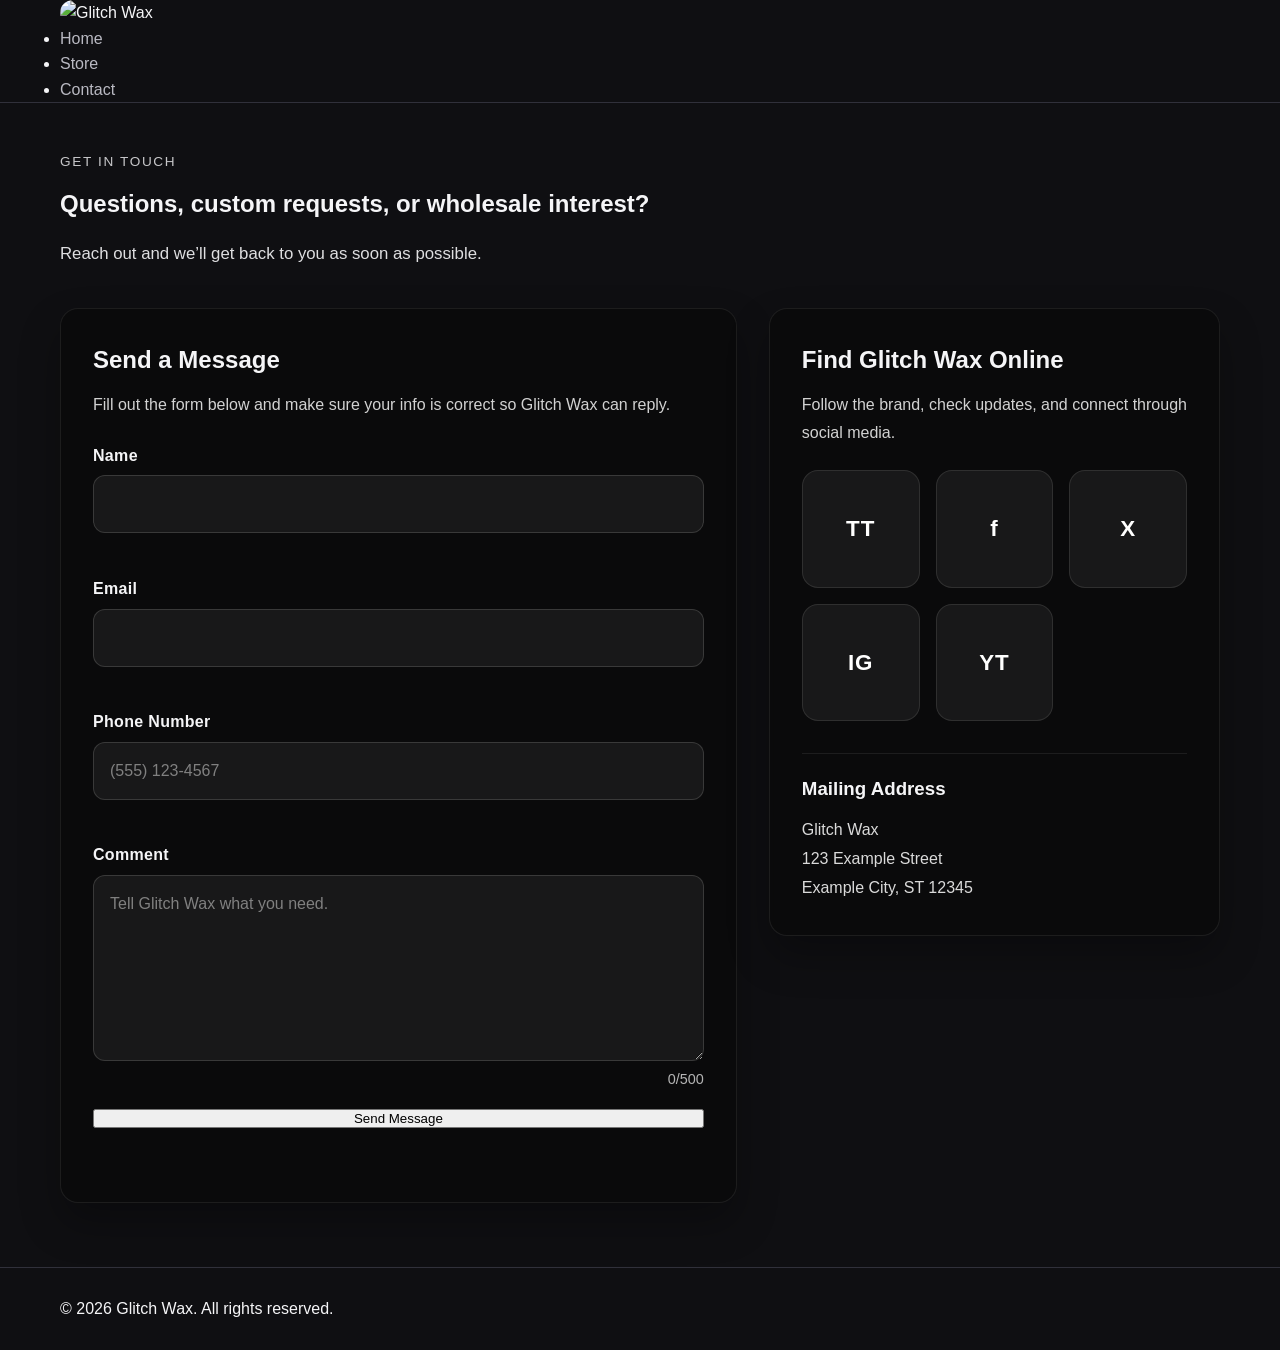
==== contact.html @ 55e3b618 "Add files via upload" ====
<!--
CONTACT PAGE HTML
THIS PAGE ALLOWS USERS TO SUBMIT QUESTIONS, COMMENTS, AND CONCERNS TO THE TEAM
IT ALSO HAS LINKS TO EACH SOCIAL MEDIA OUTLET, AND A MAILING ADDRESS FOR RETURNS OR OTHER COMMUNICATIONS
-->
<!DOCTYPE html>
<html lang="en">
<head>
    <meta charset="UTF-8" />
    <meta name="viewport" content="width=device-width, initial-scale=1.0" />
    <title>Contact | Glitch Wax</title>
    <link rel="stylesheet" href="styles.css" />
</head>
<body>
    <div class="page-watermark" aria-hidden="true">
        <img src="images/glitch-wax-logo-main.png" alt="" />
    </div>

    <header class="site-header">
        <div class="container nav-container">
            <a href="index.html" class="nav-logo-link" aria-label="Glitch Wax Home">
                <span class="nav-logo-wrap">
                    <img src="images/glitch-wax-logo-text.png" alt="Glitch Wax" class="nav-logo" />
                </span>
            </a>

            <nav class="site-nav" aria-label="Main Navigation">
                <ul class="nav-list">
                    <li><a href="index.html" class="nav-link">Home</a></li>
                    <li><a href="store.html" class="nav-link">Store</a></li>
                    <li><a href="contact.html" class="nav-link active">Contact</a></li>
                </ul>
            </nav>
        </div>
    </header>

    <main>
        <section class="contact-hero section">
            <div class="container">
                <p class="section-eyebrow">Get in Touch</p>
                <h1>Questions, custom requests, or wholesale interest?</h1>
                <p class="section-intro">
                    Reach out and we’ll get back to you as soon as possible.
                </p>
            </div>
        </section>

        <section class="contact-section section">
            <div class="container contact-grid">
                <div class="contact-form-card">
                    <h2>Send a Message</h2>
                    <p class="contact-card-intro">
                        Fill out the form below and make sure your info is correct so Glitch Wax can reply.
                    </p>

                    <form id="contactForm" class="contact-form" novalidate>
                        <div class="form-row">
                            <label for="name">Name</label>
                            <input
                                type="text"
                                id="name"
                                name="name"
                                maxlength="60"
                                autocomplete="name"
                                required
                            />
                            <p class="field-message" id="nameMessage"></p>
                        </div>

                        <div class="form-row">
                            <label for="email">Email</label>
                            <input
                                type="email"
                                id="email"
                                name="email"
                                maxlength="120"
                                autocomplete="email"
                                inputmode="email"
                                required
                            />
                            <p class="field-message" id="emailMessage"></p>
                        </div>

                        <div class="form-row">
                            <label for="phone">Phone Number</label>
                            <input
                                type="tel"
                                id="phone"
                                name="phone"
                                maxlength="18"
                                autocomplete="tel"
                                inputmode="tel"
                                placeholder="(555) 123-4567"
                                required
                            />
                            <p class="field-message" id="phoneMessage"></p>
                        </div>

                        <div class="form-row">
                            <label for="comment">Comment</label>
                            <textarea
                                id="comment"
                                name="comment"
                                rows="6"
                                maxlength="500"
                                required
                                placeholder="Tell Glitch Wax what you need."
                            ></textarea>
                            <div class="comment-meta">
                                <p class="field-message" id="commentMessage"></p>
                                <p class="char-counter"><span id="commentCount">0</span>/500</p>
                            </div>
                        </div>

                        <button type="submit" class="primary-button">Send Message</button>

                        <p id="formStatus" class="form-status" aria-live="polite"></p>
                    </form>
                </div>

                <aside class="contact-info-card">
                    <h2>Find Glitch Wax Online</h2>
                    <p class="contact-card-intro">
                        Follow the brand, check updates, and connect through social media.
                    </p>

                    <div class="social-grid">
                        <a href="https://www.tiktok.com/" target="_blank" rel="noopener noreferrer" class="social-card" aria-label="TikTok">
                            <span class="social-icon">TT</span>
                            <span class="sr-only">TikTok</span>
                        </a>

                        <a href="https://www.facebook.com/" target="_blank" rel="noopener noreferrer" class="social-card" aria-label="Facebook">
                            <span class="social-icon">f</span>
                            <span class="sr-only">Facebook</span>
                        </a>

                        <a href="https://x.com/" target="_blank" rel="noopener noreferrer" class="social-card" aria-label="X">
                            <span class="social-icon">X</span>
                            <span class="sr-only">X</span>
                        </a>

                        <a href="https://www.instagram.com/" target="_blank" rel="noopener noreferrer" class="social-card" aria-label="Instagram">
                            <span class="social-icon">IG</span>
                            <span class="sr-only">Instagram</span>
                        </a>

                        <a href="https://www.youtube.com/" target="_blank" rel="noopener noreferrer" class="social-card" aria-label="YouTube">
                            <span class="social-icon">YT</span>
                            <span class="sr-only">YouTube</span>
                        </a>
                    </div>

                    <div class="mailing-address-block">
                        <h3>Mailing Address</h3>
                        <address>
                            Glitch Wax<br />
                            123 Example Street<br />
                            Example City, ST 12345
                        </address>
                    </div>
                </aside>
            </div>
        </section>
    </main>

    <footer class="site-footer">
        <div class="container footer-container">
            <p>&copy; 2026 Glitch Wax. All rights reserved.</p>
        </div>
    </footer>

    <script src="script.js"></script>
</body>
</html>
---- styles.css ----
/*===============================

MAIN

=================================*/



:root {
    --color-background: #0f0f12;
    --color-surface: #18181d;
    --color-surface-alt: #22222a;
    --color-text: #f5f5f7;
    --color-text-muted: #b9b9c2;
    --color-primary: #8b5cf6;
    --color-primary-hover: #7c3aed;
    --color-secondary: #27272f;
    --color-border: #30303a;
    --color-white: #ffffff;

    --font-family-base: Arial, Helvetica, sans-serif;

    --max-width: 1200px;
    --radius-sm: 8px;
    --radius-md: 14px;
    --radius-lg: 20px;

    --shadow-sm: 0 4px 12px rgba(0, 0, 0, 0.15);
    --shadow-md: 0 10px 30px rgba(0, 0, 0, 0.25);

    --section-padding: 80px;
    --container-padding: 20px;
    --transition-speed: 0.2s;
}

* {
    box-sizing: border-box;
    margin: 0;
    padding: 0;
}

html {
    scroll-behavior: smooth;
}

body {
    font-family: var(--font-family-base);
    background-color: var(--color-background);
    color: var(--color-text);
    line-height: 1.6;
}

img {
    display: block;
    max-width: 100%;
    border-radius: var(--radius-md);
}

a {
    color: inherit;
    text-decoration: none;
}

.container {
    width: min(100%, var(--max-width));
    margin: 0 auto;
    padding-left: var(--container-padding);
    padding-right: var(--container-padding);
}

.narrow {
    max-width: 800px;
    margin: 0 auto;
}

.background-logo {
    position: fixed;
    top: 50%;
    left: 35%;
    transform: translate(-50%, -50%);
    width: 700px;
    height: 700px;
    background-image: url("images/logo_hero.png");
    background-repeat: no-repeat;
    background-size: contain;
    background-position: center;
    opacity: 0.08;
    pointer-events: none;
    z-index: 0;
}

body > *:not(.background-logo):not(#glitch-overlay) {
    position: relative;
    z-index: 1;
}

.site-header {
    border-bottom: 1px solid var(--color-border);
    background-color: rgba(15, 15, 18, 0.95);
    position: sticky;
    top: 0;
    z-index: 1000;
}

.header-inner {
    min-height: 110px;
    display: flex;
    align-items: center;
    justify-content: space-between;
    gap: 20px;
}

.logo {
    display: flex;
    align-items: center;
    padding: 8px 0;
}

.logo-image {
    height: 72px;
    width: auto;
    object-fit: contain;
}

.site-nav {
    display: flex;
    gap: 24px;
}

.site-nav a {
    color: var(--color-text-muted);
    transition: color var(--transition-speed) ease;
}

.site-nav a:hover {
    color: var(--color-text);
}

.hero,
.info-section,
.feature-section,
.brand-section,
.products-preview,
.cta-section {
    padding: var(--section-padding) 0;
}

.hero-grid,
.brand-grid {
    display: grid;
    grid-template-columns: 1fr 1fr;
    gap: 40px;
    align-items: center;
}

.hero-text h1,
.info-section h2,
.brand-section h2,
.section-heading h2,
.cta-box h2,
.feature-content h2 {
    line-height: 1.15;
    margin-bottom: 18px;
}

.hero-text h1 {
    font-size: clamp(2.2rem, 5vw, 4rem);
}

.hero-description,
.info-section p,
.brand-section p,
.product-card p,
.cta-box p,
.feature-intro,
.feature-point p {
    color: var(--color-text-muted);
}

.eyebrow,
.section-label {
    color: var(--color-primary);
    font-weight: bold;
    text-transform: uppercase;
    letter-spacing: 0.08em;
    font-size: 0.85rem;
    margin-bottom: 14px;
}

.hero-buttons {
    margin-top: 28px;
    display: flex;
    flex-wrap: wrap;
    gap: 14px;
}

.button {
    display: inline-block;
    padding: 12px 20px;
    border-radius: var(--radius-sm);
    font-weight: bold;
    transition:
        background-color var(--transition-speed) ease,
        transform var(--transition-speed) ease,
        color var(--transition-speed) ease;
}

.button:hover {
    transform: translateY(-2px);
}

.button-primary {
    background-color: var(--color-primary);
    color: var(--color-white);
}

.button-primary:hover {
    background-color: var(--color-primary-hover);
}

.button-secondary {
    background-color: var(--color-secondary);
    color: var(--color-text);
    border: 1px solid var(--color-border);
}

.button-secondary:hover {
    background-color: var(--color-surface-alt);
}

.hero-media img,
.brand-image img {
    min-height: 320px;
    object-fit: cover;
    background-color: var(--color-surface-alt);
}

.feature-layout {
    display: grid;
    grid-template-columns: 1fr 1.1fr;
    gap: 40px;
    align-items: center;
}

.feature-visuals {
    display: grid;
    grid-template-columns: 1fr 0.8fr;
    gap: 16px;
    align-items: stretch;
}

.feature-image {
    width: 100%;
    height: 100%;
    object-fit: cover;
    background-color: var(--color-surface-alt);
    border-radius: var(--radius-lg);
    box-shadow: var(--shadow-sm);
    border: 1px solid var(--color-border);
}

.feature-image-large {
    min-height: 420px;
}

.feature-image-small {
    min-height: 420px;
}

.feature-intro {
    margin-bottom: 28px;
}

.feature-points {
    display: grid;
    gap: 18px;
}

.feature-point,
.product-card,
.cta-box {
    background-color: var(--color-surface);
    border: 1px solid var(--color-border);
    border-radius: var(--radius-lg);
    box-shadow: var(--shadow-sm);
}

.feature-point {
    padding: 20px;
}

.feature-point h3 {
    margin-bottom: 8px;
}

.section-heading {
    margin-bottom: 32px;
}

.product-grid {
    display: grid;
    grid-template-columns: repeat(3, 1fr);
    gap: 24px;
}

.product-card {
    padding: 20px;
}

.product-card img {
    width: 100%;
    aspect-ratio: 4 / 3;
    object-fit: cover;
    margin-bottom: 16px;
    background-color: var(--color-surface-alt);
}

.product-card h3 {
    margin-bottom: 8px;
}

.price {
    color: var(--color-primary);
    font-weight: bold;
    margin-bottom: 10px;
}

.product-card .button {
    margin-top: 16px;
}

.cta-box {
    text-align: center;
    padding: 40px 24px;
}

.cta-box .button {
    margin-top: 20px;
}

.site-footer {
    border-top: 1px solid var(--color-border);
    padding: 28px 0;
}

.footer-inner {
    display: flex;
    justify-content: space-between;
    align-items: center;
    gap: 20px;
    flex-wrap: wrap;
}

.footer-links {
    display: flex;
    gap: 18px;
}

.footer-links a {
    color: var(--color-text-muted);
}

.footer-links a:hover {
    color: var(--color-text);
}

/* =========================
   ORDER PAGE STYLES
========================= */

.order-hero {
    text-align: center;
    padding: 60px 0 30px;
}

.order-products-grid {
    display: grid;
    grid-template-columns: 1fr 1fr;
    gap: 40px;
    margin-top: 40px;
}

.order-card {
    background-color: var(--color-surface);
    border: 1px solid var(--color-border);
    border-radius: var(--radius-lg);
    padding: 24px;
    text-align: center;
    box-shadow: var(--shadow-sm);
    display: flex;
    flex-direction: column;
    height: 100%;
}

.order-card h2 {
    margin-bottom: 16px;
}

.order-card-image img {
    width: 100%;
    max-height: 300px;
    object-fit: cover;
    margin-bottom: 16px;
}

.order-card-description {
    margin-bottom: 16px;
    flex-grow: 1;
}

.order-card-description p {
    color: var(--color-text-muted);
    margin-bottom: 6px;
}

.order-card-price {
    color: var(--color-primary);
    font-weight: bold;
    margin-top: 8px;
}

.order-card-select {
    margin-top: 16px;
}

.quantity-select {
    width: 100%;
    padding: 10px;
    border-radius: var(--radius-sm);
    border: 1px solid var(--color-border);
    background-color: var(--color-surface-alt);
    color: var(--color-text);
}

.order-summary {
    margin-top: 50px;
    display: flex;
    justify-content: center;
}

.order-section {
    padding-bottom: 50px;
}

.order-summary-card {
    width: 100%;
    max-width: 400px;
    background-color: var(--color-surface);
    border: 1px solid var(--color-border);
    border-radius: var(--radius-lg);
    padding: 24px;
    text-align: center;
}

.summary-line {
    display: flex;
    justify-content: space-between;
    font-weight: bold;
    margin: 16px 0;
}

.checkout-btn {
    margin-top: 20px;
    width: 100%;
    padding: 12px;
    border-radius: var(--radius-sm);
    border: none;
    background-color: var(--color-primary);
    color: var(--color-white);
    font-weight: bold;
    cursor: pointer;
}

.checkout-btn:hover {
    background-color: var(--color-primary-hover);
}

.summary-note,
.summary-small {
    color: var(--color-text-muted);
    font-size: 0.9rem;
    margin-top: 10px;
}

/* =========================
   RESPONSIVE
========================= */

@media (max-width: 900px) {
    .hero-grid,
    .brand-grid,
    .feature-layout,
    .product-grid,
    .order-products-grid {
        grid-template-columns: 1fr;
    }

    .feature-visuals {
        grid-template-columns: 1fr 1fr;
    }

    .header-inner {
        flex-direction: column;
        justify-content: center;
        padding: 14px 0;
    }

    .site-nav {
        flex-wrap: wrap;
        justify-content: center;
    }

    .hero-media {
        order: -1;
    }
}

@media (max-width: 600px) {
    :root {
        --section-padding: 60px;
    }

    .hero-text h1 {
        font-size: 2.2rem;
    }

    .hero-buttons {
        flex-direction: column;
        align-items: stretch;
    }

    .button {
        text-align: center;
    }

    .feature-visuals {
        grid-template-columns: 1fr;
    }

    .feature-image-large,
    .feature-image-small {
        min-height: 260px;
    }
}

/* =========================
   AGGRESSIVE HERO GLITCH
========================= */

.hero-glitch-target {
    position: relative;
    overflow: hidden;
}

.hero-glitch-layer {
    position: relative;
}

.hero-glitch-red,
.hero-glitch-cyan,
.hero-glitch-scan {
    position: absolute;
    inset: 0;
    pointer-events: none;
    opacity: 0;
}

.hero-glitch-red {
    z-index: 3;
    mix-blend-mode: screen;
    filter: sepia(1) saturate(8) hue-rotate(-35deg);
}

.hero-glitch-cyan {
    z-index: 4;
    mix-blend-mode: screen;
    filter: saturate(8) hue-rotate(160deg);
}

.hero-glitch-base {
    z-index: 2;
}

.hero-glitch-scan {
    z-index: 5;
    background:
        repeating-linear-gradient(
            to bottom,
            rgba(255, 255, 255, 0.08) 0px,
            rgba(255, 255, 255, 0.08) 2px,
            transparent 2px,
            transparent 6px
        );
    transform: translateX(-100%);
}

.play-glitch .hero-glitch-target {
    animation: heroGlitchMain 1.15s steps(1, end) forwards;
}

.play-glitch .hero-glitch-red {
    opacity: 0.8;
    animation: heroGlitchRed 1.15s steps(1, end) forwards;
}

.play-glitch .hero-glitch-cyan {
    opacity: 0.8;
    animation: heroGlitchCyan 1.15s steps(1, end) forwards;
}

.play-glitch .hero-glitch-scan {
    opacity: 1;
    animation: heroGlitchScan 0.9s steps(1, end) forwards;
}

.play-glitch .hero-glitch-target .hero-text,
.play-glitch .hero-glitch-target .hero-media {
    animation: heroGlitchSlices 1.15s steps(1, end) forwards;
}

@keyframes heroGlitchMain {
    0% {
        transform: translate(0, 0);
        filter: none;
    }
    8% {
        transform: translate(-14px, 4px);
        filter: contrast(1.4) brightness(1.2);
    }
    16% {
        transform: translate(12px, -6px);
        filter: contrast(1.8) brightness(1.3);
    }
    24% {
        transform: translate(-8px, 3px);
        filter: contrast(1.5) brightness(1.15);
    }
    32% {
        transform: translate(10px, -4px);
        filter: contrast(1.9) brightness(1.35);
    }
    45% {
        transform: translate(-5px, 2px);
        filter: contrast(1.3) brightness(1.1);
    }
    60% {
        transform: translate(3px, -1px);
        filter: contrast(1.15) brightness(1.05);
    }
    100% {
        transform: translate(0, 0);
        filter: none;
    }
}

@keyframes heroGlitchRed {
    0% {
        opacity: 0;
        transform: translate(0, 0);
        clip-path: inset(0 0 0 0);
    }
    8% {
        opacity: 0.95;
        transform: translate(-24px, 0);
        clip-path: inset(0 0 78% 0);
    }
    16% {
        opacity: 0.85;
        transform: translate(20px, 0);
        clip-path: inset(22% 0 52% 0);
    }
    24% {
        opacity: 0.95;
        transform: translate(-18px, 0);
        clip-path: inset(48% 0 22% 0);
    }
    32% {
        opacity: 0.8;
        transform: translate(14px, 0);
        clip-path: inset(72% 0 6% 0);
    }
    45% {
        opacity: 0.45;
        transform: translate(-8px, 0);
        clip-path: inset(15% 0 60% 0);
    }
    60% {
        opacity: 0.25;
        transform: translate(4px, 0);
        clip-path: inset(60% 0 12% 0);
    }
    100% {
        opacity: 0;
        transform: translate(0, 0);
        clip-path: inset(0 0 0 0);
    }
}

@keyframes heroGlitchCyan {
    0% {
        opacity: 0;
        transform: translate(0, 0);
        clip-path: inset(0 0 0 0);
    }
    8% {
        opacity: 0.95;
        transform: translate(24px, 0);
        clip-path: inset(10% 0 70% 0);
    }
    16% {
        opacity: 0.85;
        transform: translate(-20px, 0);
        clip-path: inset(30% 0 42% 0);
    }
    24% {
        opacity: 0.95;
        transform: translate(16px, 0);
        clip-path: inset(52% 0 18% 0);
    }
    32% {
        opacity: 0.8;
        transform: translate(-12px, 0);
        clip-path: inset(76% 0 4% 0);
    }
    45% {
        opacity: 0.45;
        transform: translate(7px, 0);
        clip-path: inset(18% 0 58% 0);
    }
    60% {
        opacity: 0.25;
        transform: translate(-4px, 0);
        clip-path: inset(58% 0 14% 0);
    }
    100% {
        opacity: 0;
        transform: translate(0, 0);
        clip-path: inset(0 0 0 0);
    }
}

@keyframes heroGlitchScan {
    0% {
        opacity: 0;
        transform: translateX(-100%);
    }
    10% {
        opacity: 0.75;
        transform: translateX(-40%);
    }
    25% {
        opacity: 0.6;
        transform: translateX(10%);
    }
    40% {
        opacity: 0.5;
        transform: translateX(45%);
    }
    55% {
        opacity: 0.35;
        transform: translateX(100%);
    }
    100% {
        opacity: 0;
        transform: translateX(100%);
    }
}

@keyframes heroGlitchSlices {
    0% {
        clip-path: inset(0 0 0 0);
    }
    10% {
        clip-path: inset(0 0 82% 0);
        transform: translateX(18px);
    }
    18% {
        clip-path: inset(20% 0 50% 0);
        transform: translateX(-22px);
    }
    26% {
        clip-path: inset(42% 0 26% 0);
        transform: translateX(14px);
    }
    34% {
        clip-path: inset(68% 0 8% 0);
        transform: translateX(-18px);
    }
    50% {
        clip-path: inset(12% 0 64% 0);
        transform: translateX(10px);
    }
    65% {
        clip-path: inset(58% 0 14% 0);
        transform: translateX(-6px);
    }
    100% {
        clip-path: inset(0 0 0 0);
        transform: translateX(0);
    }
}

/* =========================
   NAV GLITCH EFFECT
========================= */

.site-nav a {
    position: relative;
    display: inline-block;
}

.site-nav a::before,
.site-nav a::after {
    content: attr(data-text);
    position: absolute;
    top: 0;
    left: 0;
    opacity: 0;
    pointer-events: none;
}

.site-nav a::before {
    color: rgba(255, 60, 60, 0.9);
}

.site-nav a::after {
    color: rgba(0, 255, 255, 0.9);
}

.site-nav a.nav-glitch-active {
    animation: navGlitchMain 0.24s steps(1, end);
}

.site-nav a.nav-glitch-active::before {
    opacity: 1;
    animation: navGlitchRed 0.24s steps(1, end);
}

.site-nav a.nav-glitch-active::after {
    opacity: 1;
    animation: navGlitchCyan 0.24s steps(1, end);
}

@keyframes navGlitchMain {
    0% {
        transform: translate(0, 0);
    }
    20% {
        transform: translate(-1px, 0);
    }
    40% {
        transform: translate(1px, 0);
    }
    60% {
        transform: translate(-1px, 0);
    }
    100% {
        transform: translate(0, 0);
    }
}

@keyframes navGlitchRed {
    0% {
        opacity: 0;
        transform: translate(0, 0);
        clip-path: inset(0 0 0 0);
    }
    20% {
        opacity: 1;
        transform: translate(-3px, 0);
        clip-path: inset(0 0 65% 0);
    }
    40% {
        opacity: 1;
        transform: translate(2px, 0);
        clip-path: inset(38% 0 30% 0);
    }
    70% {
        opacity: 0.7;
        transform: translate(-2px, 0);
        clip-path: inset(72% 0 0 0);
    }
    100% {
        opacity: 0;
        transform: translate(0, 0);
        clip-path: inset(0 0 0 0);
    }
}

@keyframes navGlitchCyan {
    0% {
        opacity: 0;
        transform: translate(0, 0);
        clip-path: inset(0 0 0 0);
    }
    20% {
        opacity: 1;
        transform: translate(3px, 0);
        clip-path: inset(12% 0 48% 0);
    }
    40% {
        opacity: 1;
        transform: translate(-2px, 0);
        clip-path: inset(50% 0 18% 0);
    }
    70% {
        opacity: 0.7;
        transform: translate(2px, 0);
        clip-path: inset(78% 0 0 0);
    }
    100% {
        opacity: 0;
        transform: translate(0, 0);
        clip-path: inset(0 0 0 0);
    }
}

/* =========================
   LOGO GLITCH EFFECT
========================= */

.logo {
    position: relative;
    display: flex;
    align-items: center;
    overflow: visible;
}

.logo::before,
.logo::after {
    content: "";
    position: absolute;
    inset: 0;
    background-image: url("images/logo.png");
    background-repeat: no-repeat;
    background-position: left center;
    background-size: contain;
    opacity: 0;
    pointer-events: none;
}

.logo::before {
    filter: brightness(1.1) saturate(2.5);
    mix-blend-mode: screen;
}

.logo::after {
    filter: brightness(1.1) saturate(2.5) hue-rotate(180deg);
    mix-blend-mode: screen;
}

.logo-image {
    position: relative;
    z-index: 1;
}

.logo.logo-glitch-active {
    animation: logoGlitchMain 0.24s steps(1, end);
}

.logo.logo-glitch-active::before {
    opacity: 1;
    animation: logoGlitchRed 0.24s steps(1, end);
}

.logo.logo-glitch-active::after {
    opacity: 1;
    animation: logoGlitchCyan 0.24s steps(1, end);
}

@keyframes logoGlitchMain {
    0% {
        transform: translate(0, 0);
    }
    20% {
        transform: translate(-1px, 0);
    }
    40% {
        transform: translate(1px, 0);
    }
    60% {
        transform: translate(-1px, 0);
    }
    100% {
        transform: translate(0, 0);
    }
}

@keyframes logoGlitchRed {
    0% {
        opacity: 0;
        transform: translate(0, 0);
        clip-path: inset(0 0 0 0);
    }
    20% {
        opacity: 1;
        transform: translate(-4px, 0);
        clip-path: inset(0 0 68% 0);
    }
    40% {
        opacity: 1;
        transform: translate(3px, 0);
        clip-path: inset(34% 0 32% 0);
    }
    70% {
        opacity: 0.7;
        transform: translate(-2px, 0);
        clip-path: inset(72% 0 0 0);
    }
    100% {
        opacity: 0;
        transform: translate(0, 0);
        clip-path: inset(0 0 0 0);
    }
}

@keyframes logoGlitchCyan {
    0% {
        opacity: 0;
        transform: translate(0, 0);
        clip-path: inset(0 0 0 0);
    }
    20% {
        opacity: 1;
        transform: translate(4px, 0);
        clip-path: inset(12% 0 52% 0);
    }
    40% {
        opacity: 1;
        transform: translate(-3px, 0);
        clip-path: inset(48% 0 18% 0);
    }
    70% {
        opacity: 0.7;
        transform: translate(2px, 0);
        clip-path: inset(78% 0 0 0);
    }
    100% {
        opacity: 0;
        transform: translate(0, 0);
        clip-path: inset(0 0 0 0);
    }
}


/*============================ 

CONTACT FORM STYLES

==============================*/



.contact-hero {
    padding-top: 3rem;
    padding-bottom: 1.5rem;
}

.section-eyebrow {
    font-size: 0.85rem;
    text-transform: uppercase;
    letter-spacing: 0.12em;
    opacity: 0.8;
    margin-bottom: 0.75rem;
}

.section-intro {
    max-width: 700px;
    margin-top: 1rem;
    font-size: 1.05rem;
    line-height: 1.7;
    opacity: 0.9;
}

.contact-section {
    padding-top: 1rem;
    padding-bottom: 4rem;
}

.contact-grid {
    display: grid;
    grid-template-columns: 1.5fr 1fr;
    gap: 2rem;
    align-items: start;
}

.contact-form-card,
.contact-info-card {
    background: rgba(10, 10, 10, 0.82);
    border: 1px solid rgba(255, 255, 255, 0.08);
    border-radius: 18px;
    padding: 2rem;
    backdrop-filter: blur(8px);
    box-shadow: 0 20px 40px rgba(0, 0, 0, 0.28);
}

.contact-form-card h2,
.contact-info-card h2,
.mailing-address-block h3 {
    margin-bottom: 0.75rem;
}

.contact-card-intro {
    margin-bottom: 1.5rem;
    color: rgba(255, 255, 255, 0.82);
    line-height: 1.7;
}

.contact-form {
    display: flex;
    flex-direction: column;
    gap: 1.1rem;
}

.form-row {
    display: flex;
    flex-direction: column;
    gap: 0.45rem;
}

.form-row label {
    font-weight: 600;
    letter-spacing: 0.02em;
}

.contact-form input,
.contact-form textarea {
    width: 100%;
    padding: 0.95rem 1rem;
    border-radius: 12px;
    border: 1px solid rgba(255, 255, 255, 0.14);
    background: rgba(255, 255, 255, 0.06);
    color: #ffffff;
    font: inherit;
    transition: border-color 0.2s ease, box-shadow 0.2s ease, background 0.2s ease;
}

.contact-form input::placeholder,
.contact-form textarea::placeholder {
    color: rgba(255, 255, 255, 0.45);
}

.contact-form input:focus,
.contact-form textarea:focus {
    outline: none;
    border-color: rgba(255, 255, 255, 0.35);
    box-shadow: 0 0 0 3px rgba(255, 255, 255, 0.08);
    background: rgba(255, 255, 255, 0.08);
}

.contact-form textarea {
    resize: vertical;
    min-height: 160px;
}

.field-message {
    min-height: 1.1rem;
    font-size: 0.9rem;
    color: #ff8a8a;
    margin: 0;
}

.field-valid {
    color: #8dffb3;
}

.input-error {
    border-color: rgba(255, 110, 110, 0.9) !important;
    box-shadow: 0 0 0 3px rgba(255, 110, 110, 0.1) !important;
}

.input-valid {
    border-color: rgba(96, 255, 154, 0.8) !important;
    box-shadow: 0 0 0 3px rgba(96, 255, 154, 0.08) !important;
}

.comment-meta {
    display: flex;
    justify-content: space-between;
    align-items: center;
    gap: 1rem;
}

.char-counter {
    margin: 0;
    font-size: 0.9rem;
    color: rgba(255, 255, 255, 0.7);
    white-space: nowrap;
}

.form-status {
    min-height: 1.2rem;
    margin-top: 0.35rem;
    font-size: 0.95rem;
    color: #ffffff;
}

.social-grid {
    display: grid;
    grid-template-columns: repeat(3, minmax(0, 1fr));
    gap: 1rem;
    margin-top: 1.25rem;
    margin-bottom: 2rem;
}

.social-card {
    aspect-ratio: 1 / 1;
    display: flex;
    align-items: center;
    justify-content: center;
    text-decoration: none;
    border-radius: 16px;
    background: rgba(255, 255, 255, 0.06);
    border: 1px solid rgba(255, 255, 255, 0.1);
    transition: transform 0.18s ease, border-color 0.18s ease, background 0.18s ease;
    position: relative;
    overflow: hidden;
}

.social-card:hover,
.social-card:focus-visible {
    transform: translateY(-3px);
    border-color: rgba(255, 255, 255, 0.3);
    background: rgba(255, 255, 255, 0.1);
}

.social-icon {
    font-size: 1.4rem;
    font-weight: 800;
    letter-spacing: 0.04em;
    color: #ffffff;
}

.mailing-address-block {
    padding-top: 1.25rem;
    border-top: 1px solid rgba(255, 255, 255, 0.08);
}

.mailing-address-block address {
    font-style: normal;
    line-height: 1.8;
    color: rgba(255, 255, 255, 0.85);
}

.sr-only {
    position: absolute;
    width: 1px;
    height: 1px;
    padding: 0;
    margin: -1px;
    overflow: hidden;
    clip: rect(0, 0, 0, 0);
    white-space: nowrap;
    border: 0;
}

@media (max-width: 900px) {
    .contact-grid {
        grid-template-columns: 1fr;
    }
}

@media (max-width: 640px) {
    .contact-form-card,
    .contact-info-card {
        padding: 1.35rem;
    }

    .social-grid {
        grid-template-columns: repeat(2, minmax(0, 1fr));
    }

    .comment-meta {
        flex-direction: column;
        align-items: flex-start;
    }
}
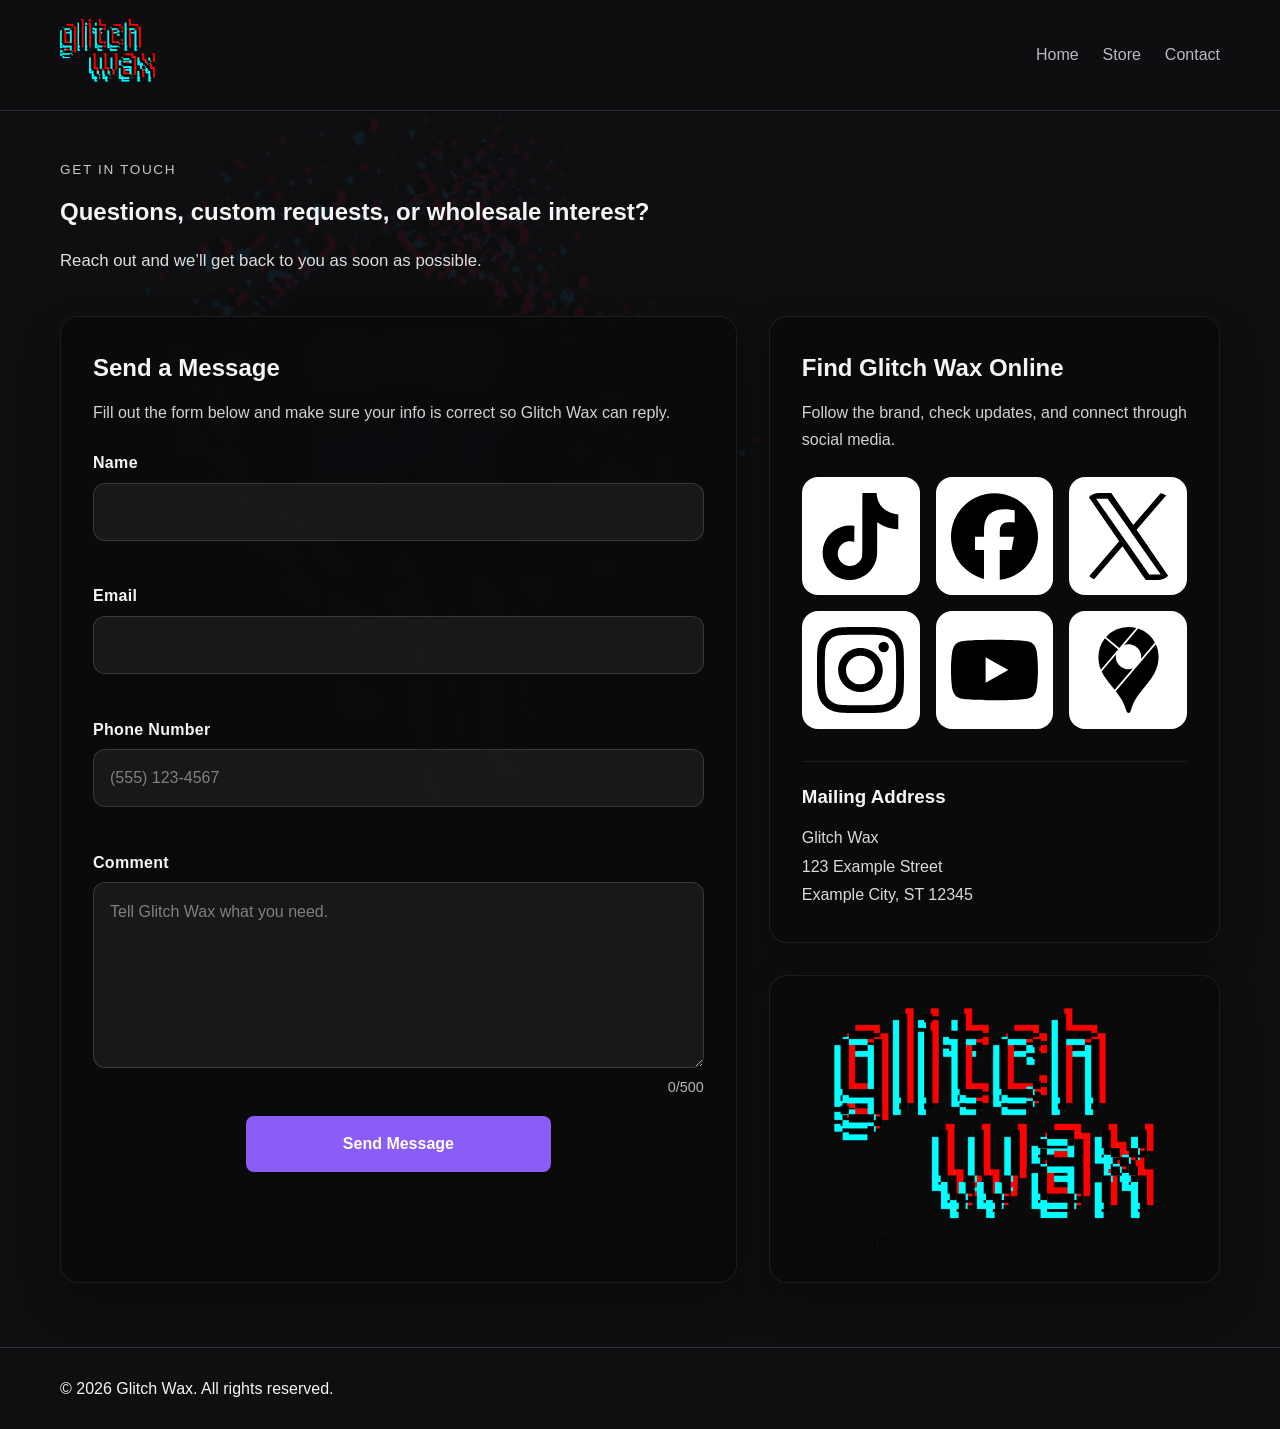
==== commit 1e19af5e: "Add files via upload" ====
--- a/contact.html
+++ b/contact.html
@@ -12,27 +12,21 @@
     <link rel="stylesheet" href="styles.css" />
 </head>
 <body>
-    <div class="page-watermark" aria-hidden="true">
-        <img src="images/glitch-wax-logo-main.png" alt="" />
+<div class="background-logo"></div>
+
+<header class="site-header">
+    <div class="container header-inner">
+        <a href="index.html" class="logo">
+            <img src="images/logo.png" alt="Glitch Wax logo" class="logo-image">
+        </a>
+
+        <nav class="site-nav">
+            <a href="index.html">Home</a>
+            <a href="store.html">Store</a>
+            <a href="contact.html">Contact</a>
+        </nav>
     </div>
-
-    <header class="site-header">
-        <div class="container nav-container">
-            <a href="index.html" class="nav-logo-link" aria-label="Glitch Wax Home">
-                <span class="nav-logo-wrap">
-                    <img src="images/glitch-wax-logo-text.png" alt="Glitch Wax" class="nav-logo" />
-                </span>
-            </a>
-
-            <nav class="site-nav" aria-label="Main Navigation">
-                <ul class="nav-list">
-                    <li><a href="index.html" class="nav-link">Home</a></li>
-                    <li><a href="store.html" class="nav-link">Store</a></li>
-                    <li><a href="contact.html" class="nav-link active">Contact</a></li>
-                </ul>
-            </nav>
-        </div>
-    </header>
+</header>
 
     <main>
         <section class="contact-hero section">
@@ -112,54 +106,77 @@
                             </div>
                         </div>
 
-                        <button type="submit" class="primary-button">Send Message</button>
+                        <button type="submit" class="button button-primary contact-submit-button">Send Message</button>
 
                         <p id="formStatus" class="form-status" aria-live="polite"></p>
                     </form>
                 </div>
 
-                <aside class="contact-info-card">
-                    <h2>Find Glitch Wax Online</h2>
-                    <p class="contact-card-intro">
-                        Follow the brand, check updates, and connect through social media.
-                    </p>
+                <div class="contact-side-column">
+                    <aside class="contact-info-card">
+                        <h2>Find Glitch Wax Online</h2>
+                        <p class="contact-card-intro">
+                            Follow the brand, check updates, and connect through social media.
+                        </p>
 
-                    <div class="social-grid">
-                        <a href="https://www.tiktok.com/" target="_blank" rel="noopener noreferrer" class="social-card" aria-label="TikTok">
-                            <span class="social-icon">TT</span>
-                            <span class="sr-only">TikTok</span>
-                        </a>
+                        <div class="social-grid">
+                            <a href="https://www.tiktok.com/" target="_blank" rel="noopener noreferrer" class="social-card" aria-label="TikTok">
+                                <img src="images/tiktok.svg" alt="" class="social-icon-image">
+                                <span class="sr-only">TikTok</span>
+                            </a>
 
-                        <a href="https://www.facebook.com/" target="_blank" rel="noopener noreferrer" class="social-card" aria-label="Facebook">
-                            <span class="social-icon">f</span>
-                            <span class="sr-only">Facebook</span>
-                        </a>
+                            <a href="https://www.facebook.com/" target="_blank" rel="noopener noreferrer" class="social-card" aria-label="Facebook">
+                                <img src="images/facebook.svg" alt="" class="social-icon-image">
+                                <span class="sr-only">Facebook</span>
+                            </a>
 
-                        <a href="https://x.com/" target="_blank" rel="noopener noreferrer" class="social-card" aria-label="X">
-                            <span class="social-icon">X</span>
-                            <span class="sr-only">X</span>
-                        </a>
+                            <a href="https://x.com/" target="_blank" rel="noopener noreferrer" class="social-card" aria-label="X">
+                                <img src="images/x.svg" alt="" class="social-icon-image">
+                                <span class="sr-only">X</span>
+                            </a>
 
-                        <a href="https://www.instagram.com/" target="_blank" rel="noopener noreferrer" class="social-card" aria-label="Instagram">
-                            <span class="social-icon">IG</span>
-                            <span class="sr-only">Instagram</span>
-                        </a>
+                            <a href="https://www.instagram.com/" target="_blank" rel="noopener noreferrer" class="social-card" aria-label="Instagram">
+                                <img src="images/instagram.svg" alt="" class="social-icon-image">
+                                <span class="sr-only">Instagram</span>
+                            </a>
 
-                        <a href="https://www.youtube.com/" target="_blank" rel="noopener noreferrer" class="social-card" aria-label="YouTube">
-                            <span class="social-icon">YT</span>
-                            <span class="sr-only">YouTube</span>
-                        </a>
+                            <a href="https://www.youtube.com/" target="_blank" rel="noopener noreferrer" class="social-card" aria-label="YouTube">
+                                <img src="images/youtube.svg" alt="" class="social-icon-image">
+                                <span class="sr-only">YouTube</span>
+                            </a>
+
+                            <a href="https://www.google.com/maps" target="_blank" rel="noopener noreferrer" class="social-card" aria-label="Google Maps">
+                                <img src="images/googlemaps.svg" alt="" class="social-icon-image">
+                                <span class="sr-only">Google Maps</span>
+                            </a>
+                        </div>
+
+                        <div class="mailing-address-block">
+                            <h3>Mailing Address</h3>
+                            <address>
+                                Glitch Wax<br />
+                                123 Example Street<br />
+                                Example City, ST 12345
+                            </address>
+                        </div>
+                    </aside>
+
+                    <div class="brand-card brand-glitch-target">
+                        <div class="brand-glitch-layer brand-glitch-base">
+                            <img src="images/logo.png" alt="Glitch Wax logo" class="brand-card-image" />
+                        </div>
+
+                        <div class="brand-glitch-layer brand-glitch-red" aria-hidden="true">
+                            <img src="images/logo.png" alt="" class="brand-card-image" />
+                        </div>
+
+                        <div class="brand-glitch-layer brand-glitch-cyan" aria-hidden="true">
+                            <img src="images/logo.png" alt="" class="brand-card-image" />
+                        </div>
+
+                        <div class="brand-glitch-scan" aria-hidden="true"></div>
                     </div>
-
-                    <div class="mailing-address-block">
-                        <h3>Mailing Address</h3>
-                        <address>
-                            Glitch Wax<br />
-                            123 Example Street<br />
-                            Example City, ST 12345
-                        </address>
-                    </div>
-                </aside>
+                </div>
             </div>
         </section>
     </main>
--- a/styles.css
+++ b/styles.css
@@ -1081,17 +1081,130 @@
     display: grid;
     grid-template-columns: 1.5fr 1fr;
     gap: 2rem;
-    align-items: start;
+    align-items: stretch;
 }
 
 .contact-form-card,
-.contact-info-card {
+.contact-info-card,
+.brand-card {
     background: rgba(10, 10, 10, 0.82);
     border: 1px solid rgba(255, 255, 255, 0.08);
     border-radius: 18px;
     padding: 2rem;
     backdrop-filter: blur(8px);
     box-shadow: 0 20px 40px rgba(0, 0, 0, 0.28);
+}
+
+.contact-side-column {
+    display: flex;
+    flex-direction: column;
+    gap: 2rem;
+    height: 100%;
+}
+
+.brand-card {
+    flex: 1;
+    display: flex;
+    align-items: center;
+    justify-content: center;
+    position: relative;
+    overflow: hidden;
+}
+
+.brand-card-image {
+    width: 100%;
+    max-width: 320px;
+    height: auto;
+    object-fit: contain;
+}
+
+.brand-glitch-target {
+    position: relative;
+    overflow: hidden;
+    width: 100%;
+    display: flex;
+    align-items: center;
+    justify-content: center;
+}
+
+.brand-glitch-layer {
+    position: absolute;
+    inset: 0;
+    display: flex;
+    align-items: center;
+    justify-content: center;
+}
+
+.brand-glitch-base {
+    position: relative;
+    z-index: 2;
+    display: flex;
+    align-items: center;
+    justify-content: center;
+}
+
+.brand-glitch-red,
+.brand-glitch-cyan,
+.brand-glitch-scan {
+    pointer-events: none;
+    opacity: 0;
+}
+
+.brand-glitch-red {
+    z-index: 3;
+    mix-blend-mode: screen;
+    filter: sepia(1) saturate(8) hue-rotate(-35deg);
+}
+
+.brand-glitch-cyan {
+    z-index: 4;
+    mix-blend-mode: screen;
+    filter: saturate(8) hue-rotate(160deg);
+}
+
+.brand-glitch-scan {
+    position: absolute;
+    inset: 0;
+    z-index: 5;
+    background:
+        repeating-linear-gradient(
+            to bottom,
+            rgba(255, 255, 255, 0.08) 0px,
+            rgba(255, 255, 255, 0.08) 2px,
+            transparent 2px,
+            transparent 6px
+        );
+    transform: translateX(-100%);
+}
+
+.brand-glitch-layer .brand-card-image {
+    width: 100%;
+    max-width: 320px;
+    height: auto;
+    object-fit: contain;
+}
+
+.brand-glitch-active .brand-glitch-target {
+    animation: heroGlitchMain 1.15s steps(1, end) forwards;
+}
+
+.brand-glitch-active .brand-glitch-red {
+    opacity: 0.8;
+    animation: heroGlitchRed 1.15s steps(1, end) forwards;
+}
+
+.brand-glitch-active .brand-glitch-cyan {
+    opacity: 0.8;
+    animation: heroGlitchCyan 1.15s steps(1, end) forwards;
+}
+
+.brand-glitch-active .brand-glitch-scan {
+    opacity: 1;
+    animation: heroGlitchScan 0.9s steps(1, end) forwards;
+}
+
+.brand-glitch-active .brand-glitch-base {
+    animation: heroGlitchSlices 1.15s steps(1, end) forwards;
 }
 
 .contact-form-card h2,
@@ -1217,11 +1330,32 @@
     overflow: hidden;
 }
 
+.social-card {
+    aspect-ratio: 1 / 1;
+    display: flex;
+    align-items: center;
+    justify-content: center;
+    text-decoration: none;
+    border-radius: 16px;
+    background: #ffffff;
+    border: 1px solid rgba(255, 255, 255, 0.1);
+    transition: transform 0.18s ease, border-color 0.18s ease, background 0.18s ease;
+    position: relative;
+    overflow: hidden;
+}
+
 .social-card:hover,
 .social-card:focus-visible {
     transform: translateY(-3px);
-    border-color: rgba(255, 255, 255, 0.3);
-    background: rgba(255, 255, 255, 0.1);
+    border-color: var(--color-primary-hover);
+    background: var(--color-primary-hover);
+}
+
+.social-icon-image {
+    width: 75%;
+    height: 75%;
+    object-fit: contain;
+    display: block;
 }
 
 .social-icon {
@@ -1258,6 +1392,14 @@
     .contact-grid {
         grid-template-columns: 1fr;
     }
+
+    .contact-side-column {
+        height: auto;
+    }
+
+    .brand-card {
+        flex: unset;
+    }
 }
 
 @media (max-width: 640px) {
@@ -1274,4 +1416,27 @@
         flex-direction: column;
         align-items: flex-start;
     }
+}
+
+/*
+
+CONTACT PAGE BUTTON STYLING AND EFFECTS
+
+*/
+
+.contact-submit-button {
+    width: 50%;
+    min-height: 56px;
+    align-self: center;
+    display: inline-flex;
+    align-items: center;
+    justify-content: center;
+    font-family: var(--font-family-base);
+    font-size: 1rem;
+    border: none;
+    cursor: pointer;
+}
+
+.contact-submit-button:hover {
+    background-color: var(--color-primary-hover);
 }
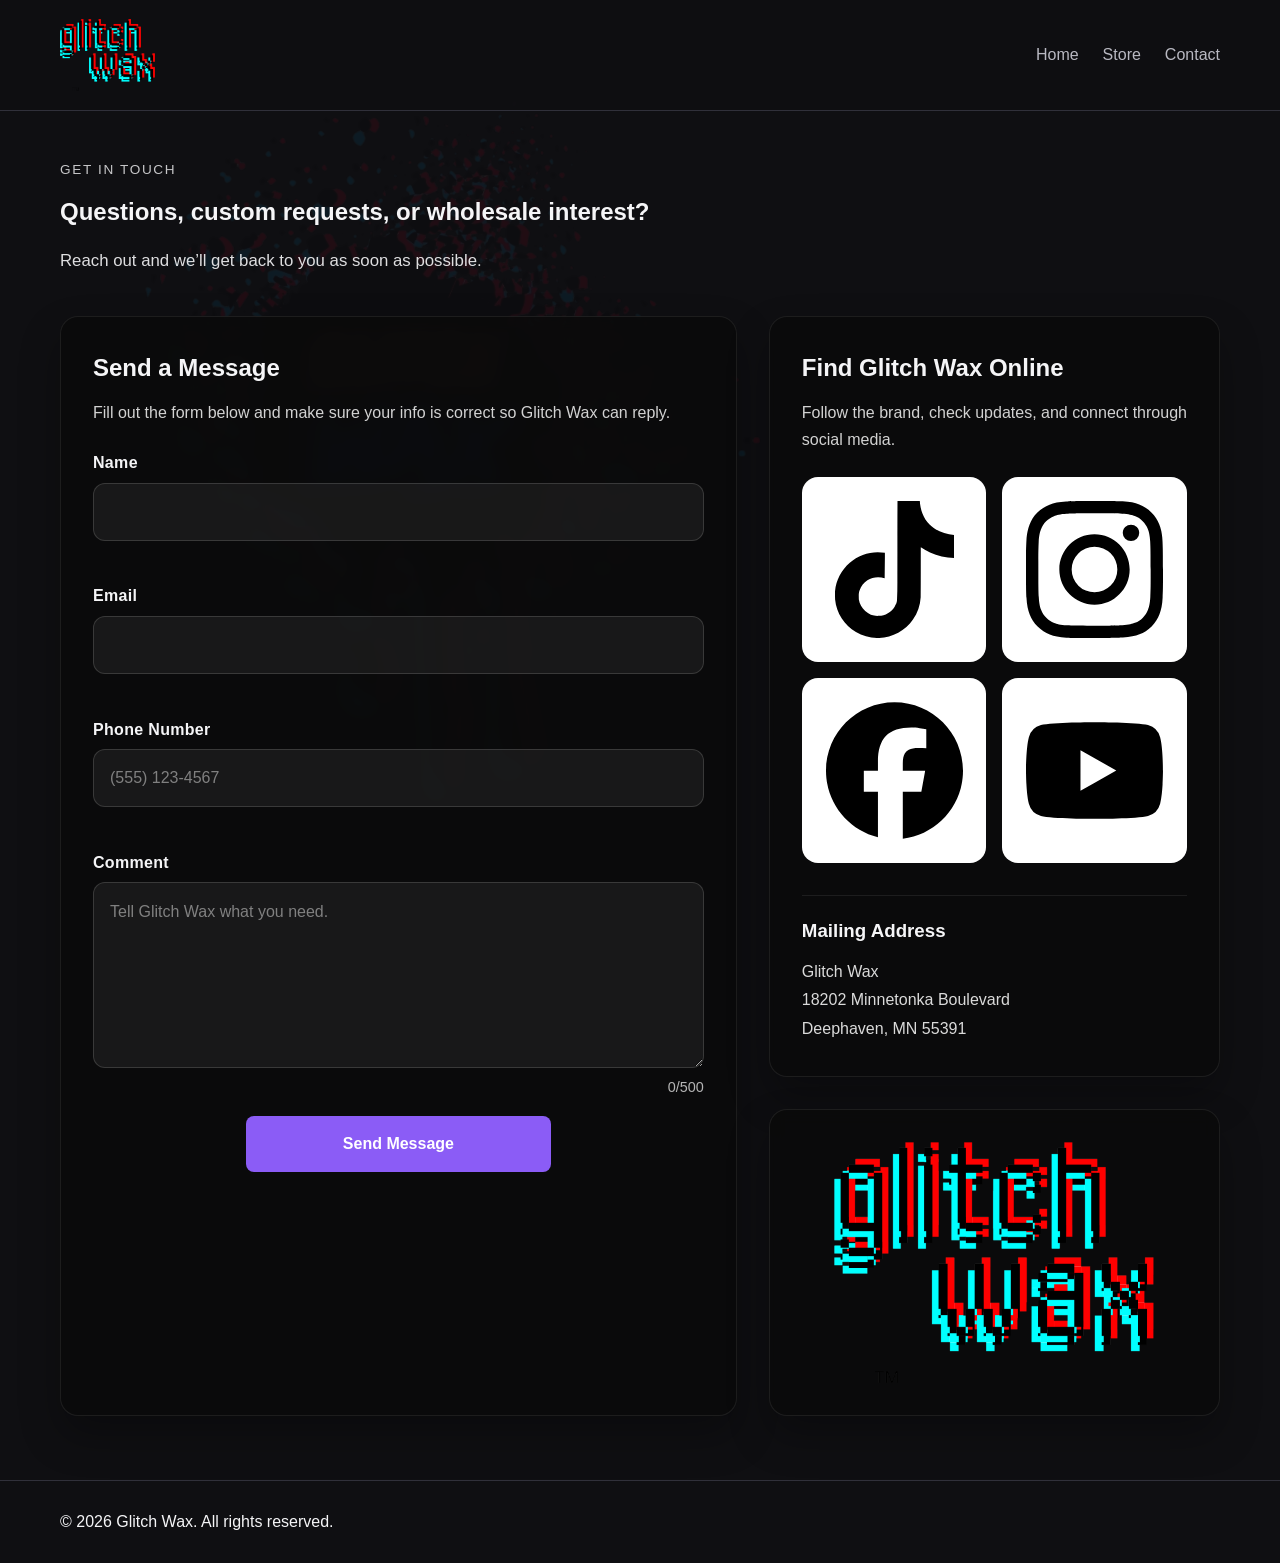
==== commit e4c563ed: "Add files via upload" ====
--- a/contact.html
+++ b/contact.html
@@ -120,9 +120,14 @@
                         </p>
 
                         <div class="social-grid">
-                            <a href="https://www.tiktok.com/" target="_blank" rel="noopener noreferrer" class="social-card" aria-label="TikTok">
+                            <a href="https://www.tiktok.com/@glitchwaxmain" target="_blank" rel="noopener noreferrer" class="social-card" aria-label="TikTok">
                                 <img src="images/tiktok.svg" alt="" class="social-icon-image">
                                 <span class="sr-only">TikTok</span>
+                            </a>
+
+                            <a href="https://www.instagram.com/glitchwax.main?igsh=ZDNxaDJldXppcmZh&utm_source=qr" target="_blank" rel="noopener noreferrer" class="social-card" aria-label="Instagram">
+                                <img src="images/instagram.svg" alt="" class="social-icon-image">
+                                <span class="sr-only">Instagram</span>
                             </a>
 
                             <a href="https://www.facebook.com/" target="_blank" rel="noopener noreferrer" class="social-card" aria-label="Facebook">
@@ -130,24 +135,9 @@
                                 <span class="sr-only">Facebook</span>
                             </a>
 
-                            <a href="https://x.com/" target="_blank" rel="noopener noreferrer" class="social-card" aria-label="X">
-                                <img src="images/x.svg" alt="" class="social-icon-image">
-                                <span class="sr-only">X</span>
-                            </a>
-
-                            <a href="https://www.instagram.com/" target="_blank" rel="noopener noreferrer" class="social-card" aria-label="Instagram">
-                                <img src="images/instagram.svg" alt="" class="social-icon-image">
-                                <span class="sr-only">Instagram</span>
-                            </a>
-
-                            <a href="https://www.youtube.com/" target="_blank" rel="noopener noreferrer" class="social-card" aria-label="YouTube">
+                            <a href="https://youtube.com/@glitchwax-main?si=bL3-CmelmL3oEpAL" target="_blank" rel="noopener noreferrer" class="social-card" aria-label="YouTube">
                                 <img src="images/youtube.svg" alt="" class="social-icon-image">
                                 <span class="sr-only">YouTube</span>
-                            </a>
-
-                            <a href="https://www.google.com/maps" target="_blank" rel="noopener noreferrer" class="social-card" aria-label="Google Maps">
-                                <img src="images/googlemaps.svg" alt="" class="social-icon-image">
-                                <span class="sr-only">Google Maps</span>
                             </a>
                         </div>
 
@@ -155,8 +145,8 @@
                             <h3>Mailing Address</h3>
                             <address>
                                 Glitch Wax<br />
-                                123 Example Street<br />
-                                Example City, ST 12345
+                                18202 Minnetonka Boulevard<br />
+                                Deephaven, MN 55391
                             </address>
                         </div>
                     </aside>
--- a/styles.css
+++ b/styles.css
@@ -295,12 +295,15 @@
 
 .section-heading {
     margin-bottom: 32px;
+    text-align: center;
 }
 
 .product-grid {
     display: grid;
-    grid-template-columns: repeat(3, 1fr);
+    grid-template-columns: repeat(2, minmax(280px, 1fr));
     gap: 24px;
+    max-width: 700px;
+    margin: 0 auto;
 }
 
 .product-card {
@@ -390,6 +393,31 @@
     display: flex;
     flex-direction: column;
     height: 100%;
+}
+
+
+
+/* Ensure product links feel natural */
+.order-card a {
+    display: inline-block;
+}
+
+.order-card h2 a:hover {
+    color: var(--color-primary);
+}
+
+/* Image-only hover effect for store cards */
+.order-card-image a img {
+    transition: transform 0.2s ease, box-shadow 0.2s ease;
+}
+
+.order-card-image a:hover img {
+    transform: translateY(-4px);
+    box-shadow: var(--shadow-md);
+}
+
+.order-card-image a {
+    display: block;
 }
 
 .order-card h2 {
@@ -513,6 +541,14 @@
     .hero-media {
         order: -1;
     }
+
+    .product-page-grid {
+    grid-template-columns: 1fr;
+}
+
+.product-page-thumbnails {
+    grid-template-columns: repeat(5, 1fr);
+}
 }
 
 @media (max-width: 600px) {
@@ -541,6 +577,14 @@
     .feature-image-small {
         min-height: 260px;
     }
+
+    .product-page-details {
+    padding: 22px;
+}
+
+.product-page-thumbnails {
+    grid-template-columns: repeat(3, 1fr);
+}
 }
 
 /* =========================
@@ -1310,7 +1354,7 @@
 
 .social-grid {
     display: grid;
-    grid-template-columns: repeat(3, minmax(0, 1fr));
+    grid-template-columns: repeat(2, auto);
     gap: 1rem;
     margin-top: 1.25rem;
     margin-bottom: 2rem;
@@ -1439,4 +1483,131 @@
 
 .contact-submit-button:hover {
     background-color: var(--color-primary-hover);
+}
+
+/* =========================
+   PRODUCT PAGE STYLES
+========================= */
+
+.product-page-hero {
+    padding: 60px 0 40px;
+}
+
+.product-page-grid {
+    display: grid;
+    grid-template-columns: 1.1fr 1fr;
+    gap: 40px;
+    align-items: start;
+}
+
+.product-page-gallery {
+    display: flex;
+    flex-direction: column;
+    gap: 16px;
+}
+
+.product-page-main-image img {
+    width: 100%;
+    aspect-ratio: 1 / 1;
+    object-fit: cover;
+    background-color: var(--color-surface);
+    border: 1px solid var(--color-border);
+    border-radius: var(--radius-lg);
+    box-shadow: var(--shadow-sm);
+}
+
+.product-page-thumbnails {
+    display: grid;
+    grid-template-columns: repeat(5, 1fr);
+    gap: 12px;
+}
+
+.product-page-thumbnails img {
+    width: 100%;
+    aspect-ratio: 1 / 1;
+    object-fit: cover;
+    background-color: var(--color-surface);
+    border: 1px solid var(--color-border);
+    border-radius: var(--radius-md);
+    cursor: pointer;
+    transition:
+        transform var(--transition-speed) ease,
+        border-color var(--transition-speed) ease,
+        opacity var(--transition-speed) ease;
+}
+
+.product-page-thumbnails img:hover {
+    transform: translateY(-2px);
+    border-color: var(--color-primary);
+    opacity: 0.95;
+}
+
+.product-page-details {
+    background-color: var(--color-surface);
+    border: 1px solid var(--color-border);
+    border-radius: var(--radius-lg);
+    box-shadow: var(--shadow-sm);
+    padding: 28px;
+}
+
+.product-page-details h1 {
+    font-size: clamp(2rem, 4vw, 3.2rem);
+    line-height: 1.1;
+    margin-bottom: 12px;
+}
+
+.product-page-price {
+    color: var(--color-primary);
+    font-size: 1.5rem;
+    font-weight: bold;
+    margin-bottom: 6px;
+}
+
+.product-page-price-note {
+    color: var(--color-text-muted);
+    font-size: 0.95rem;
+    margin-bottom: 20px;
+}
+
+.product-page-tagline {
+    font-size: 1.2rem;
+    font-weight: bold;
+    color: var(--color-text);
+    margin-bottom: 20px;
+}
+
+.product-page-description {
+    color: var(--color-text-muted);
+    margin-bottom: 16px;
+}
+
+.product-page-actions {
+    display: flex;
+    flex-wrap: wrap;
+    gap: 14px;
+    margin-top: 24px;
+}
+
+.product-info-section,
+.product-features-section,
+.product-usage-section,
+.product-warning-section {
+    padding: var(--section-padding) 0;
+}
+
+.product-warning-section .container {
+    background-color: var(--color-surface);
+    border: 1px solid var(--color-border);
+    border-radius: var(--radius-lg);
+    box-shadow: var(--shadow-sm);
+    padding: 32px 24px;
+}
+
+.product-warning-section p {
+    color: var(--color-text-muted);
+    margin-bottom: 14px;
+}
+
+.product-warning-section p:last-child {
+    margin-bottom: 0;
 }
